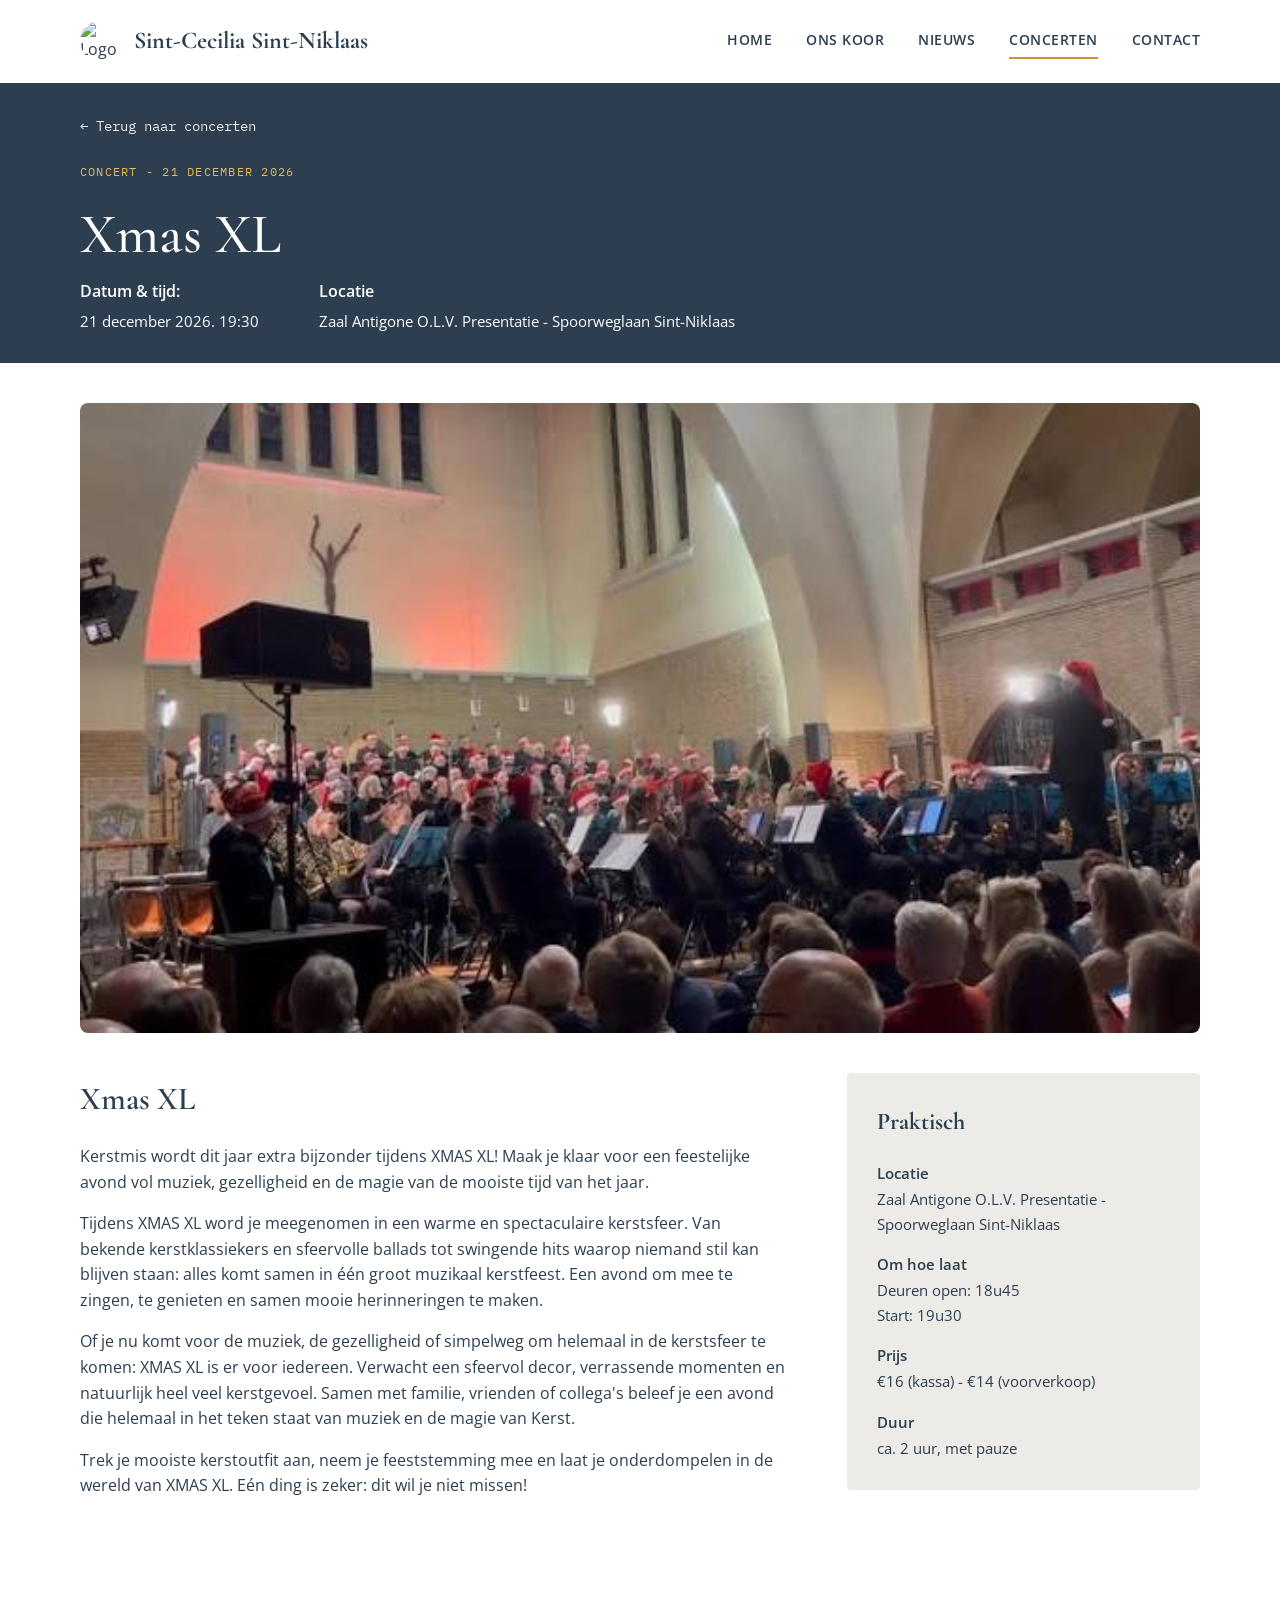
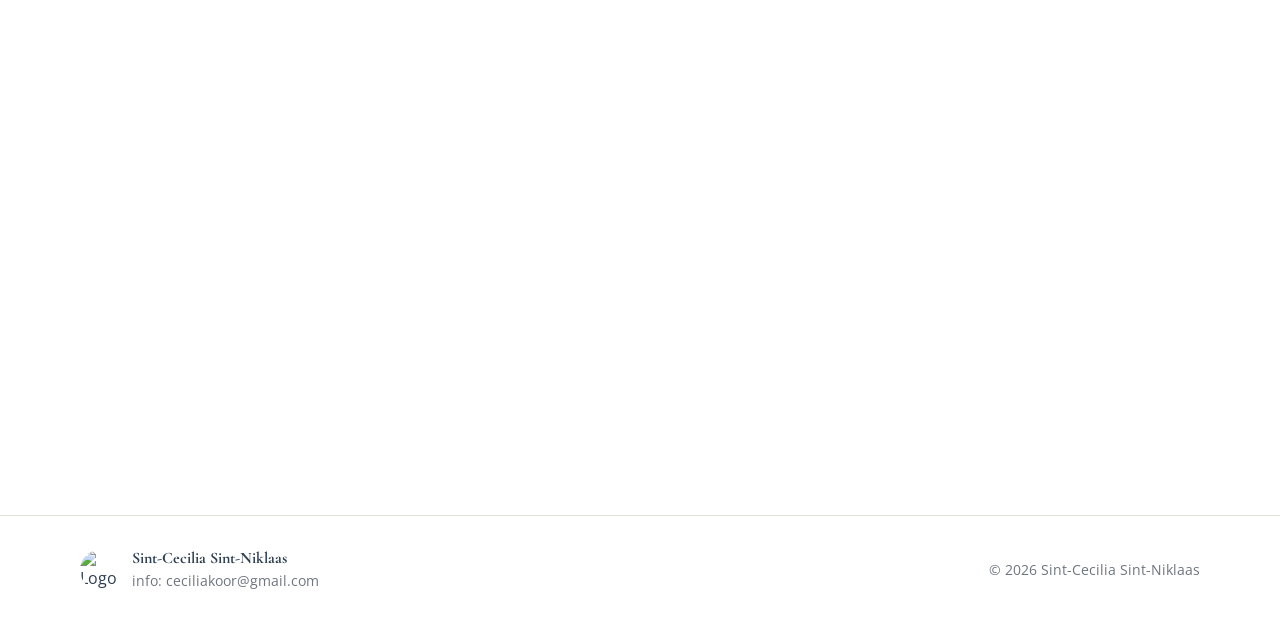
==== concerten-detail.html @ c10dc12e "first version" ====
<!DOCTYPE html>
<html lang="nl">

<head>
  <meta charset="UTF-8">
  <meta name="viewport" content="width=device-width, initial-scale=1.0">
  <title>Sint-Cecilia Sint-Niklaas</title>
  <meta name="description"
    content="Sint-Cecilia Sint-Niklaas — gemengd koor sinds 1940. Samen om met passie en plezier te zingen.">
  <link rel="preconnect" href="https://fonts.googleapis.com">
  <link
    href="https://fonts.googleapis.com/css2?family=Cormorant+Garamond:ital,wght@0,500;0,600;0,700;1,500&family=Open+Sans:wght@400;600&family=IBM+Plex+Mono:wght@400;500&display=swap"
    rel="stylesheet">
  <link rel="stylesheet" href="styles.css">
</head>

<body>

  <header class="site-header">
    <div class="wrap">
      <a class="brand" href="index.html">
        <img src="https://placehold.co/50x50/c29957/fff?text=Logo" alt="Logo" class="brand-logo">
        <span class="brand-name">Sint-Cecilia Sint-Niklaas</span>
      </a>
      <nav class="main-nav" aria-label="Hoofdmenu">
        <a href="index.html">Home</a>
        <a href="ons-koor.html">Ons koor</a>
        <a href="nieuws.html">Nieuws</a>
        <a href="concerten.html" aria-current="page">Concerten</a>
        <a href="contact.html">Contact</a>
      </nav>
    </div>
  </header>

  <div class="page-detail-banner">
    <div class="wrap">
      <a href="concerten.html" class="back-link">&larr; Terug naar concerten</a>
      <p class="eyebrow">CONCERT - 21 DECEMBER 2026</p>
      <h1>Xmas XL</h1>
      <div class="banner-meta">
        <div>
          <strong>Datum & tijd:</strong><br>
          21 december 2026. 19:30
        </div>
        <div>
          <strong>Locatie</strong><br>
          Zaal Antigone O.L.V. Presentatie - Spoorweglaan Sint-Niklaas
        </div>
      </div>
    </div>
  </div>

  <main class="wrap block">
    <img src="assets/xmas-xl.jpg" alt="Koor optreden Xmas XL" class="detail-hero-img">
    
    <div class="detail-grid">
      <div class="detail-content">
        <h2>Xmas XL</h2>
        <p>Kerstmis wordt dit jaar extra bijzonder tijdens XMAS XL! Maak je klaar voor een feestelijke avond vol muziek, gezelligheid en de magie van de mooiste tijd van het jaar.</p>
        <p>Tijdens XMAS XL word je meegenomen in een warme en spectaculaire kerstsfeer. Van bekende kerstklassiekers en sfeervolle ballads tot swingende hits waarop niemand stil kan blijven staan: alles komt samen in één groot muzikaal kerstfeest. Een avond om mee te zingen, te genieten en samen mooie herinneringen te maken.</p>
        <p>Of je nu komt voor de muziek, de gezelligheid of simpelweg om helemaal in de kerstsfeer te komen: XMAS XL is er voor iedereen. Verwacht een sfeervol decor, verrassende momenten en natuurlijk heel veel kerstgevoel. Samen met familie, vrienden of collega's beleef je een avond die helemaal in het teken staat van muziek en de magie van Kerst.</p>
        <p>Trek je mooiste kerstoutfit aan, neem je feeststemming mee en laat je onderdompelen in de wereld van XMAS XL. Eén ding is zeker: dit wil je niet missen!</p>
      </div>
      
      <aside>
        <div class="practical-box">
          <h3>Praktisch</h3>
          <div class="practical-item">
            <strong>Locatie</strong>
            Zaal Antigone O.L.V. Presentatie - Spoorweglaan Sint-Niklaas
          </div>
          <div class="practical-item">
            <strong>Om hoe laat</strong>
            Deuren open: 18u45<br>
            Start: 19u30
          </div>
          <div class="practical-item">
            <strong>Prijs</strong>
            &euro;16 (kassa) - &euro;14 (voorverkoop)
          </div>
          <div class="practical-item">
            <strong>Duur</strong>
            ca. 2 uur, met pauze
          </div>
        </div>
      </aside>
    </div>
  </main>

  <footer class="site-footer">
    <div class="wrap">
      <div class="footer-brand">
        <img src="https://placehold.co/50x50/c29957/fff?text=Logo" alt="Logo" class="brand-logo">
        <div class="footer-brand-text">
          <strong>Sint-Cecilia Sint-Niklaas</strong>
          <span>info: <a href="mailto:ceciliakoor@gmail.com">ceciliakoor@gmail.com</a></span>
        </div>
      </div>
      <div class="footer-copy">© 2026 Sint-Cecilia Sint-Niklaas</div>
    </div>
  </footer>

</body>
</html>
---- styles.css ----
:root {
  --navy: #2C3E50;
  --navy-deep: #223244;
  --gold: #C8952E;
  --paper: #FFFFFF;
  --mist: #EDEBE7;
  --mist-line: #E2DFDA;
  --muted: #6E7580;
  --ink: #2C3E50;
  --text-dark: #333;

  --font-display: 'Cormorant Garamond', serif;
  --font-body: 'Open Sans', sans-serif;
  --font-mono: 'IBM Plex Mono', monospace;
}

* {
  box-sizing: border-box;
}

html {
  scroll-behavior: smooth;
}

body {
  margin: 0;
  font-family: var(--font-body);
  color: var(--ink);
  background: var(--paper);
  -webkit-font-smoothing: antialiased;
  line-height: 1.6;
}

img {
  max-width: 100%;
  display: block;
}

a {
  color: inherit;
  text-decoration: none;
}

.wrap {
  max-width: 1200px;
  margin: 0 auto;
  padding: 0 40px;
}

/* ---------- Header ---------- */
.site-header {
  position: relative;
  z-index: 20;
  background: var(--paper);
  border-bottom: 1px solid transparent;
}

.site-header .wrap {
  display: flex;
  align-items: center;
  justify-content: space-between;
  height: 82px;
}

.brand {
  display: flex;
  align-items: center;
  gap: 14px;
}

.brand-logo {
  width: 40px;
  height: 40px;
  border-radius: 50%;
}

.brand-name {
  font-family: var(--font-display);
  font-weight: 800;
  font-size: 1.5rem;
  color: var(--navy);
  white-space: nowrap;
}

.main-nav {
  display: flex;
  gap: 34px;
}

.main-nav a {
  font-family: var(--font-body);
  font-size: 0.86rem;
  letter-spacing: 0.5px;
  text-transform: uppercase;
  color: var(--navy);
  font-weight: 600;
  padding: 6px 0;
  border-bottom: 2px solid transparent;
  transition: border-color 0.2s ease, color 0.2s ease;
}

.main-nav a:hover,
.main-nav a[aria-current="page"] {
  border-color: var(--gold);
}

/* ---------- Hero (home only) ---------- */
.hero {
  position: relative;
  height: 62vh;
  min-height: 420px;
  max-height: 640px;
  overflow: hidden;
}

.hero-intro {
  position: relative;
  width: 100%;
  height: 62vh;
  min-height: 420px;
  max-height: 640px;
  background-image: url("assets/groupsimage.jpeg");
  background-size: cover;
  background-position: center;
  display: flex;
  justify-content: center;
  align-items: flex-end;
}

.hero-box {
  background: #fff;
  padding: 40px 60px;
  text-align: center;
  box-shadow: 0 4px 15px rgba(0, 0, 0, 0.1);
  transform: translateY(50%);
  width: 80%;
  max-width: 600px;
}

.hero-box h1 {
  font-family: var(--font-display);
  font-weight: 600;
  font-size: 2.6rem;
  margin: 0 0 12px;
  color: var(--navy);
}

.hero-box p {
  font-size: 1.1rem;
  color: var(--muted);
  margin: 0 0 28px;
}

.btn-row {
  display: flex;
  gap: 16px;
  justify-content: center;
  flex-wrap: wrap;
}

/* ---------- Buttons ---------- */
.btn {
  display: inline-block;
  font-family: var(--font-mono);
  font-size: 14px;
  text-transform: uppercase;
  padding: 10px 20px;
  background: var(--navy);
  color: #fff;
  border-radius: 3px;
  border: 1px solid var(--navy-deep);
  transition: background 0.2s ease, color 0.2s ease, border-color .2s ease;
}

.btn:hover {
  background: var(--navy-deep);
}

.btn-ghost {
  background: transparent;
  color: var(--navy);
}

.btn-ghost:hover {
  background: var(--navy);
  color: #fff;
}

.link-arrow {
  font-family: var(--font-display);
  font-size: 14px;
  font-weight: bold;
  color: var(--text-dark);
  text-transform: uppercase;
}

/* ---------- Section eyebrow / heading system ---------- */
.eyebrow {
  font-family: var(--font-mono);
  font-size: 0.78rem;
  letter-spacing: 0.1em;
  text-transform: uppercase;
  color: var(--gold);
  margin: 0 0 10px;
}

section.block {
  padding: 76px 0;
}

section.block.tight {
  padding: 56px 0;
}

section.block.on-mist {
  background: var(--mist);
}

h2.section-title {
  font-family: var(--font-display);
  font-weight: 600;
  font-size: 2rem;
  color: var(--navy);
  margin: 0 0 36px;
}

/* ---------- Page banner (subpages) ---------- */
.page-banner {
  background: var(--navy);
  color: #fff;
  text-align: center;
  padding: 54px 40px 60px;
}

.page-banner .eyebrow {
  color: #E3B95E;
}

.page-banner h1 {
  font-family: var(--font-display);
  font-weight: 500;
  font-style: italic;
  font-size: 2.5rem;
  margin: 0;
  color: #fff;
}

/* ---------- News cards ---------- */
.news-grid {
  display: grid;
  grid-template-columns: repeat(3, 1fr);
  gap: 32px;
}

.news-card {
  display: flex;
  flex-direction: column;
}

.card-photo {
  aspect-ratio: 4/3;
  position: relative;
  overflow: hidden;
  margin-bottom: 18px;
}

.news-card h3 {
  font-family: var(--font-display);
  font-weight: 600;
  font-size: 1.25rem;
  margin: 0 0 8px;
  color: var(--navy);
}

.news-card p {
  color: var(--muted);
  font-size: 0.95rem;
  margin: 0 0 16px;
  flex-grow: 1;
}

/* ---------- Calendar / concert list ---------- */
.concert-list {
  border-top: 1px solid var(--mist-line);
}

.concert-row {
  display: grid;
  grid-template-columns: 130px 1fr 160px;
  gap: 24px;
  align-items: start;
  padding: 26px 0;
  border-bottom: 1px solid var(--mist-line);
}

.concert-date {
  font-family: var(--font-mono);
  font-size: 0.85rem;
  color: var(--muted);
  padding-top: 4px;
}

.concert-info h3 {
  font-family: var(--font-display);
  font-size: 1.2rem;
  font-weight: 600;
  margin: 0 0 6px;
  color: var(--navy);
}

.concert-venue {
  font-size: 0.92rem;
  color: var(--muted);
  margin: 0 0 8px;
}

.concert-desc {
  font-size: 0.92rem;
  color: var(--muted);
  margin: 0;
  max-width: 60ch;
}

.concert-action {
  text-align: right;
  padding-top: 6px;
}

/* ---------- Footer ---------- */
.site-footer {
  border-top: 1px solid var(--mist-line);
  padding: 32px 0;
}

.site-footer .wrap {
  display: flex;
  align-items: center;
  justify-content: space-between;
  flex-wrap: wrap;
  gap: 16px;
}

.footer-brand {
  display: flex;
  align-items: center;
  gap: 12px;
}

.footer-brand svg {
  width: 30px;
  height: 30px;
}

.footer-brand-text {
  line-height: 1.35;
}

.footer-brand-text strong {
  display: block;
  font-family: var(--font-display);
  font-size: 1rem;
  color: var(--navy);
}

.footer-brand-text span {
  font-size: 0.85rem;
  color: var(--muted);
}

.footer-copy {
  font-size: 0.85rem;
  color: var(--muted);
}

.footer-links a {
  font-size: 0.85rem;
  color: var(--muted);
  text-decoration: underline;
}

.footer-links a:hover {
  color: var(--gold);
}

/* ---------- Simple page (contact, ons koor) ---------- */
.two-col {
  display: grid;
  grid-template-columns: 1fr 1fr;
  gap: 60px;
  align-items: start;
}

.info-block {
  margin-bottom: 28px;
}

.info-block h3 {
  font-family: var(--font-body);
  font-weight: 600;
  font-size: 0.95rem;
  color: var(--navy);
  margin: 0 0 6px;
}

.info-block a,
.info-block p {
  margin: 0;
  color: var(--muted);
}

.info-block a {
  text-decoration: underline;
}

.info-block a:hover {
  color: var(--gold);
}

.about-eyebrow {
  font-family: var(--font-body);
  font-style: italic;
  color: var(--muted);
  font-size: 1rem;
  margin: 0 0 6px;
}

.about-title {
  font-family: var(--font-display);
  font-size: 2.1rem;
  font-weight: 600;
  color: var(--navy);
  margin: 0 0 18px;
}

.about-tagline {
  font-size: 1.15rem;
  color: var(--muted);
  margin: 0 0 26px;
}

.about-body p {
  margin: 0 0 20px;
  max-width: 74ch;
}

.about-photo-small {
  margin-top: 40px;
  display: flex;
  align-items: center;
  justify-content: center;
  border-radius: 8px;
}
.about-photo-big {
  margin-top: 40px;
}
.about-photo-big .card-photo {
  aspect-ratio: 21/9;
}

/* ---------- Detail Page ---------- */
.page-detail-banner {
  background: var(--navy);
  color: var(--paper);
  padding: 30px 0 30px;
}

.back-link {
  font-family: var(--font-mono);
  font-size: 0.85rem;
  color: var(--mist);
  text-decoration: none;
  display: inline-block;
  margin-bottom: 24px;
  transition: color 0.2s ease;
}

.back-link:hover {
  color: var(--gold);
}

.page-detail-banner .eyebrow {
  color: #E3B95E;
  margin-bottom: 8px;
  display: block;
}

.page-detail-banner h1 {
  font-family: var(--font-display);
  font-weight: 500;
  font-size: 3.5rem;
  color: var(--paper);
  margin: 0px;
}

.banner-meta {
  display: flex;
  gap: 60px;
  margin-top: 0px;
  font-size: 0.95rem;
}

.banner-meta strong {
  font-family: var(--font-body);
  font-size: 1rem;
  font-weight: 600;
  display: inline-block;
  margin-bottom: 4px;
}

.detail-hero-img {
  width: 100%;
  height: auto;
  margin-top: 40px;
  margin-bottom: 40px;
  border-radius: 8px; 
}

.detail-grid {
  display: grid;
  grid-template-columns: 2fr 1fr;
  gap: 60px;
  align-items: start;
  margin-bottom: 300px;
}

.single-col {
  max-width: 800px;
}

.detail-content {
    margin-bottom: 300px;
}
.detail-content h2 {
  font-family: var(--font-display);
  font-weight: 600;
  font-size: 2rem;
  color: var(--navy);
  margin: 0 0 20px;
}

.practical-box {
  background: var(--mist);
  padding: 30px;
  border-radius: 4px;
}

.practical-box h3 {
  font-family: var(--font-display);
  font-size: 1.5rem;
  color: var(--navy);
  margin: 0 0 20px;
}

.practical-item {
  margin-bottom: 16px;
  font-size: 0.95rem;
}

.practical-item:last-child {
  margin-bottom: 0;
}

.practical-item strong {
  display: block;
  color: var(--navy);
  font-family: var(--font-body);
  font-weight: 600;
  margin-bottom: 2px;
}

/* ---------- Responsive ---------- */
@media (max-width: 900px) {
  .wrap {
    padding: 0 24px;
  }

  .site-header .wrap {
    flex-direction: column;
    align-items: flex-start;
    height: auto;
    padding-top: 18px;
    padding-bottom: 14px;
    gap: 14px;
  }

  .main-nav {
    gap: 20px;
    flex-wrap: wrap;
  }

  .news-grid {
    grid-template-columns: 1fr;
  }

  .media-grid {
    grid-template-columns: 1fr;
  }

  .two-col {
    grid-template-columns: 1fr;
    gap: 36px;
  }

  .concert-row {
    grid-template-columns: 1fr;
    gap: 8px;
  }

  .concert-action {
    text-align: left;
  }

  .hero-intro h1 {
    font-size: 2rem;
  }

  .site-footer .wrap {
    flex-direction: column;
    align-items: flex-start;
  }
}

@media (prefers-reduced-motion: reduce) {
  html {
    scroll-behavior: auto;
  }

  * {
    transition: none !important;
  }
}

a:focus-visible,
button:focus-visible {
  outline: 2px solid var(--gold);
  outline-offset: 2px;
}
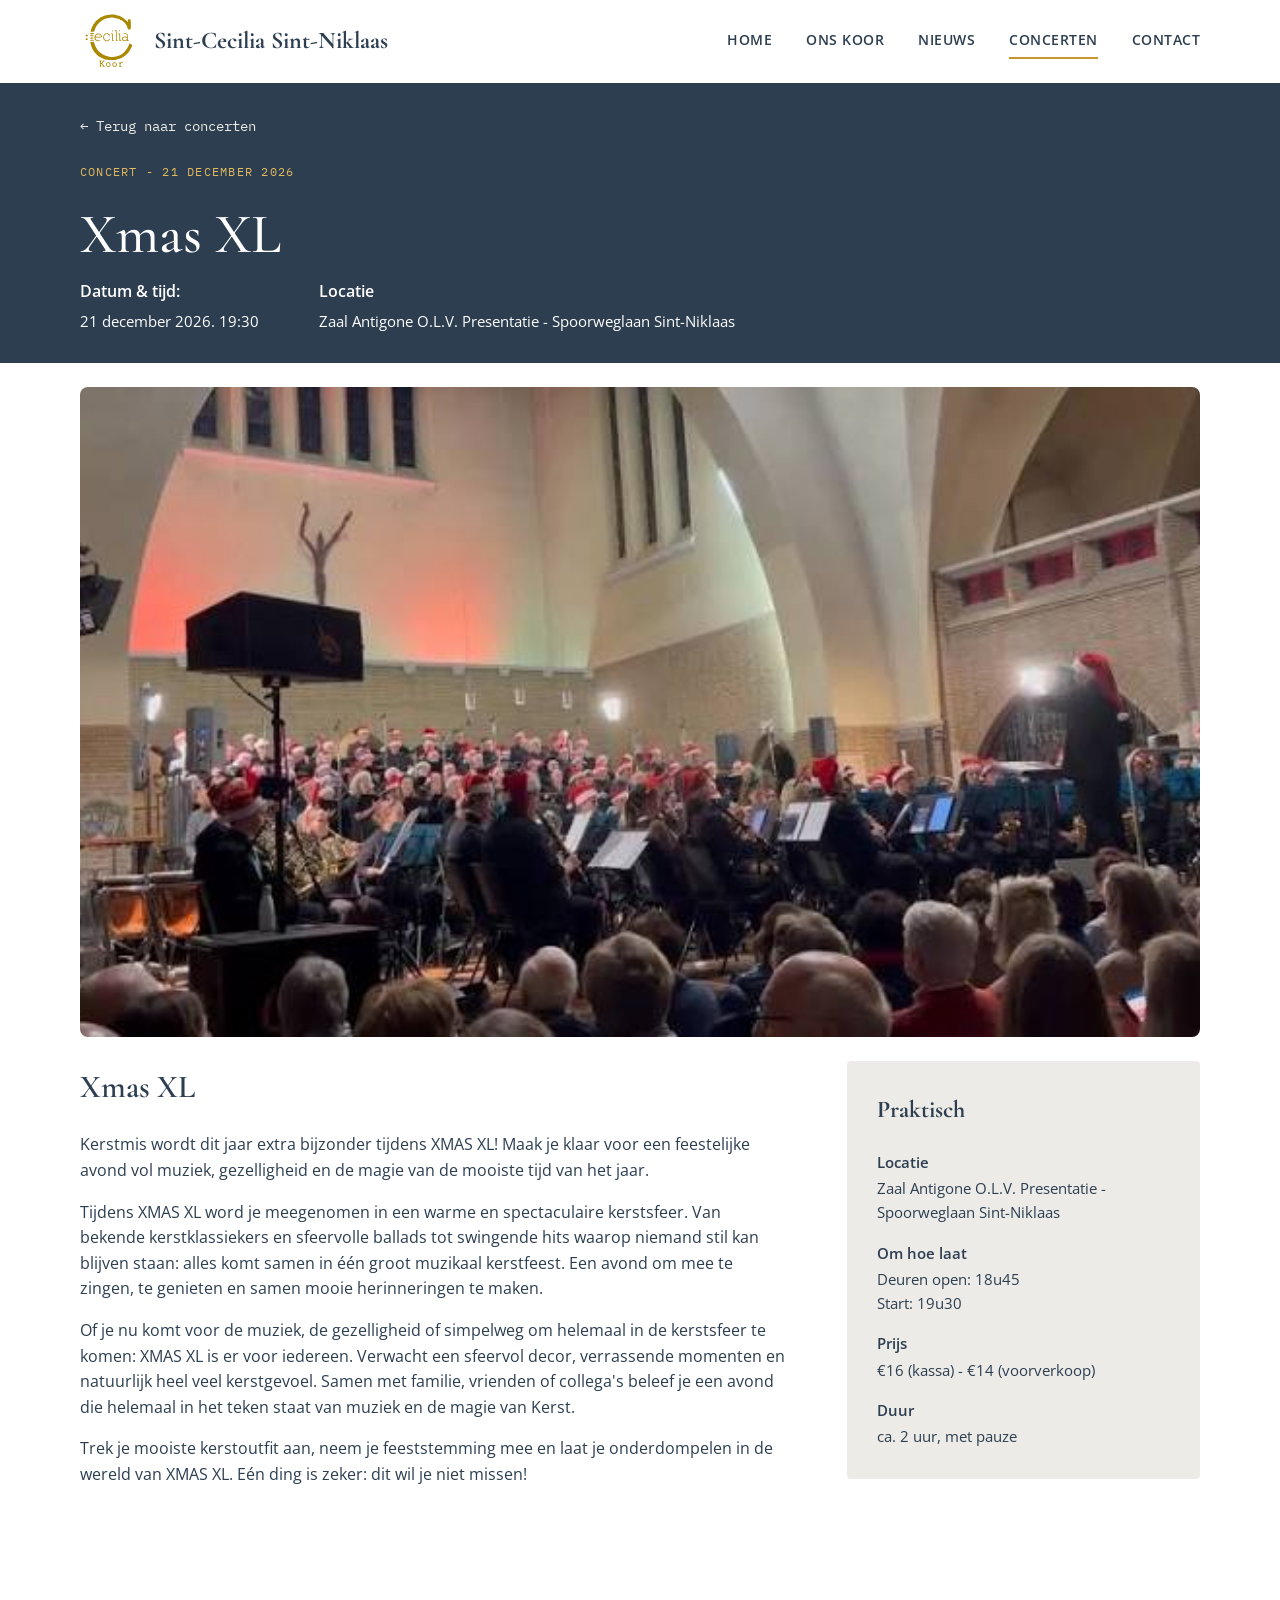
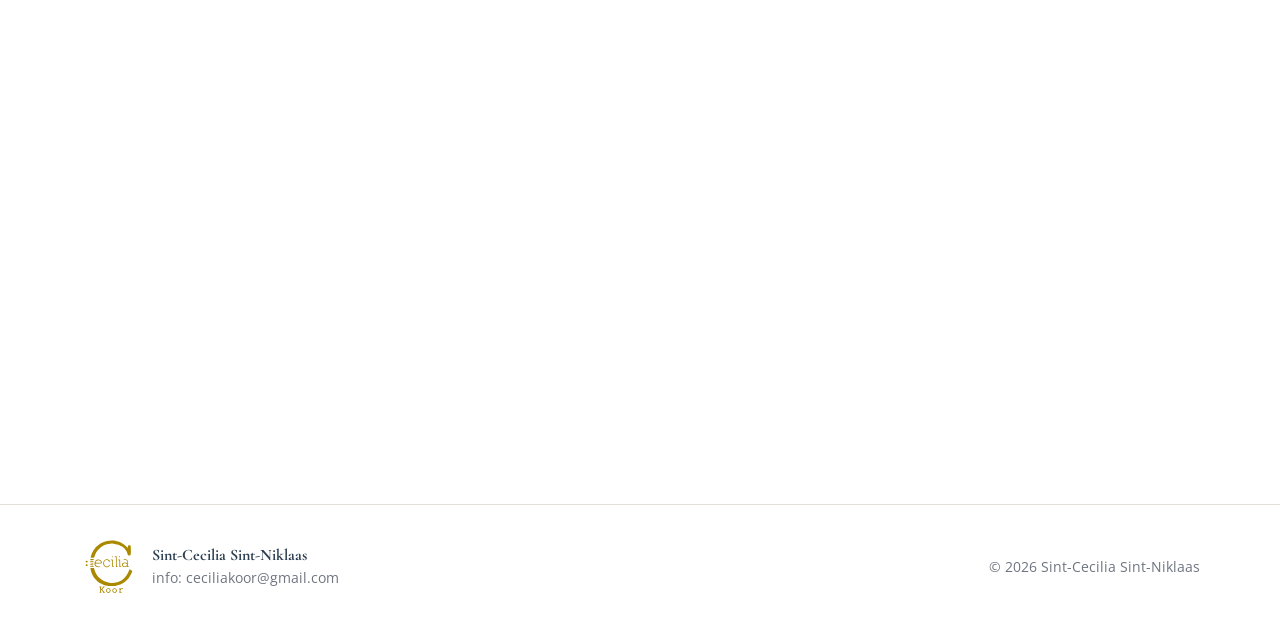
==== commit fe103f0e: "first_version" ====
--- a/concerten-detail.html
+++ b/concerten-detail.html
@@ -6,7 +6,7 @@
   <meta name="viewport" content="width=device-width, initial-scale=1.0">
   <title>Sint-Cecilia Sint-Niklaas</title>
   <meta name="description"
-    content="Sint-Cecilia Sint-Niklaas — gemengd koor sinds 1940. Samen om met passie en plezier te zingen.">
+    content="Sint-Cecilia Sint-Niklaas — gemengd koor. Samen om met passie en plezier te zingen.">
   <link rel="preconnect" href="https://fonts.googleapis.com">
   <link
     href="https://fonts.googleapis.com/css2?family=Cormorant+Garamond:ital,wght@0,500;0,600;0,700;1,500&family=Open+Sans:wght@400;600&family=IBM+Plex+Mono:wght@400;500&display=swap"
@@ -19,7 +19,7 @@
   <header class="site-header">
     <div class="wrap">
       <a class="brand" href="index.html">
-        <img src="https://placehold.co/50x50/c29957/fff?text=Logo" alt="Logo" class="brand-logo">
+        <img src="assets/logo Ceciliakoor.svg" alt="Logo" class="brand-logo">
         <span class="brand-name">Sint-Cecilia Sint-Niklaas</span>
       </a>
       <nav class="main-nav" aria-label="Hoofdmenu">
@@ -90,7 +90,7 @@
   <footer class="site-footer">
     <div class="wrap">
       <div class="footer-brand">
-        <img src="https://placehold.co/50x50/c29957/fff?text=Logo" alt="Logo" class="brand-logo">
+        <img src="assets/logo Ceciliakoor.svg" alt="Logo" class="brand-logo">
         <div class="footer-brand-text">
           <strong>Sint-Cecilia Sint-Niklaas</strong>
           <span>info: <a href="mailto:ceciliakoor@gmail.com">ceciliakoor@gmail.com</a></span>
--- a/styles.css
+++ b/styles.css
@@ -69,8 +69,8 @@
 }
 
 .brand-logo {
-  width: 40px;
-  height: 40px;
+  width: 60px;
+  height: 60px;
   border-radius: 50%;
 }
 
@@ -264,6 +264,13 @@
   margin-bottom: 18px;
 }
 
+.card-photo img {
+  width: 100%;
+  height: 100%;
+  object-fit: cover;
+  display: block;
+}
+
 .news-card h3 {
   font-family: var(--font-display);
   font-weight: 600;
@@ -450,6 +457,13 @@
   justify-content: center;
   border-radius: 8px;
 }
+
+.about-photo-small img {
+  width: 100%;
+  height: 100%;
+  object-fit: cover;
+}
+
 .about-photo-big {
   margin-top: 40px;
 }
@@ -509,9 +523,10 @@
 
 .detail-hero-img {
   width: 100%;
-  height: auto;
-  margin-top: 40px;
-  margin-bottom: 40px;
+  height: 650px;
+  object-fit: cover;
+  margin-top: 24px;
+  margin-bottom: 24px;
   border-radius: 8px; 
 }
 
@@ -530,6 +545,12 @@
 .detail-content {
     margin-bottom: 300px;
 }
+
+.detail-content a{
+  color: #172b3f;
+  text-decoration: underline;
+}
+
 .detail-content h2 {
   font-family: var(--font-display);
   font-weight: 600;
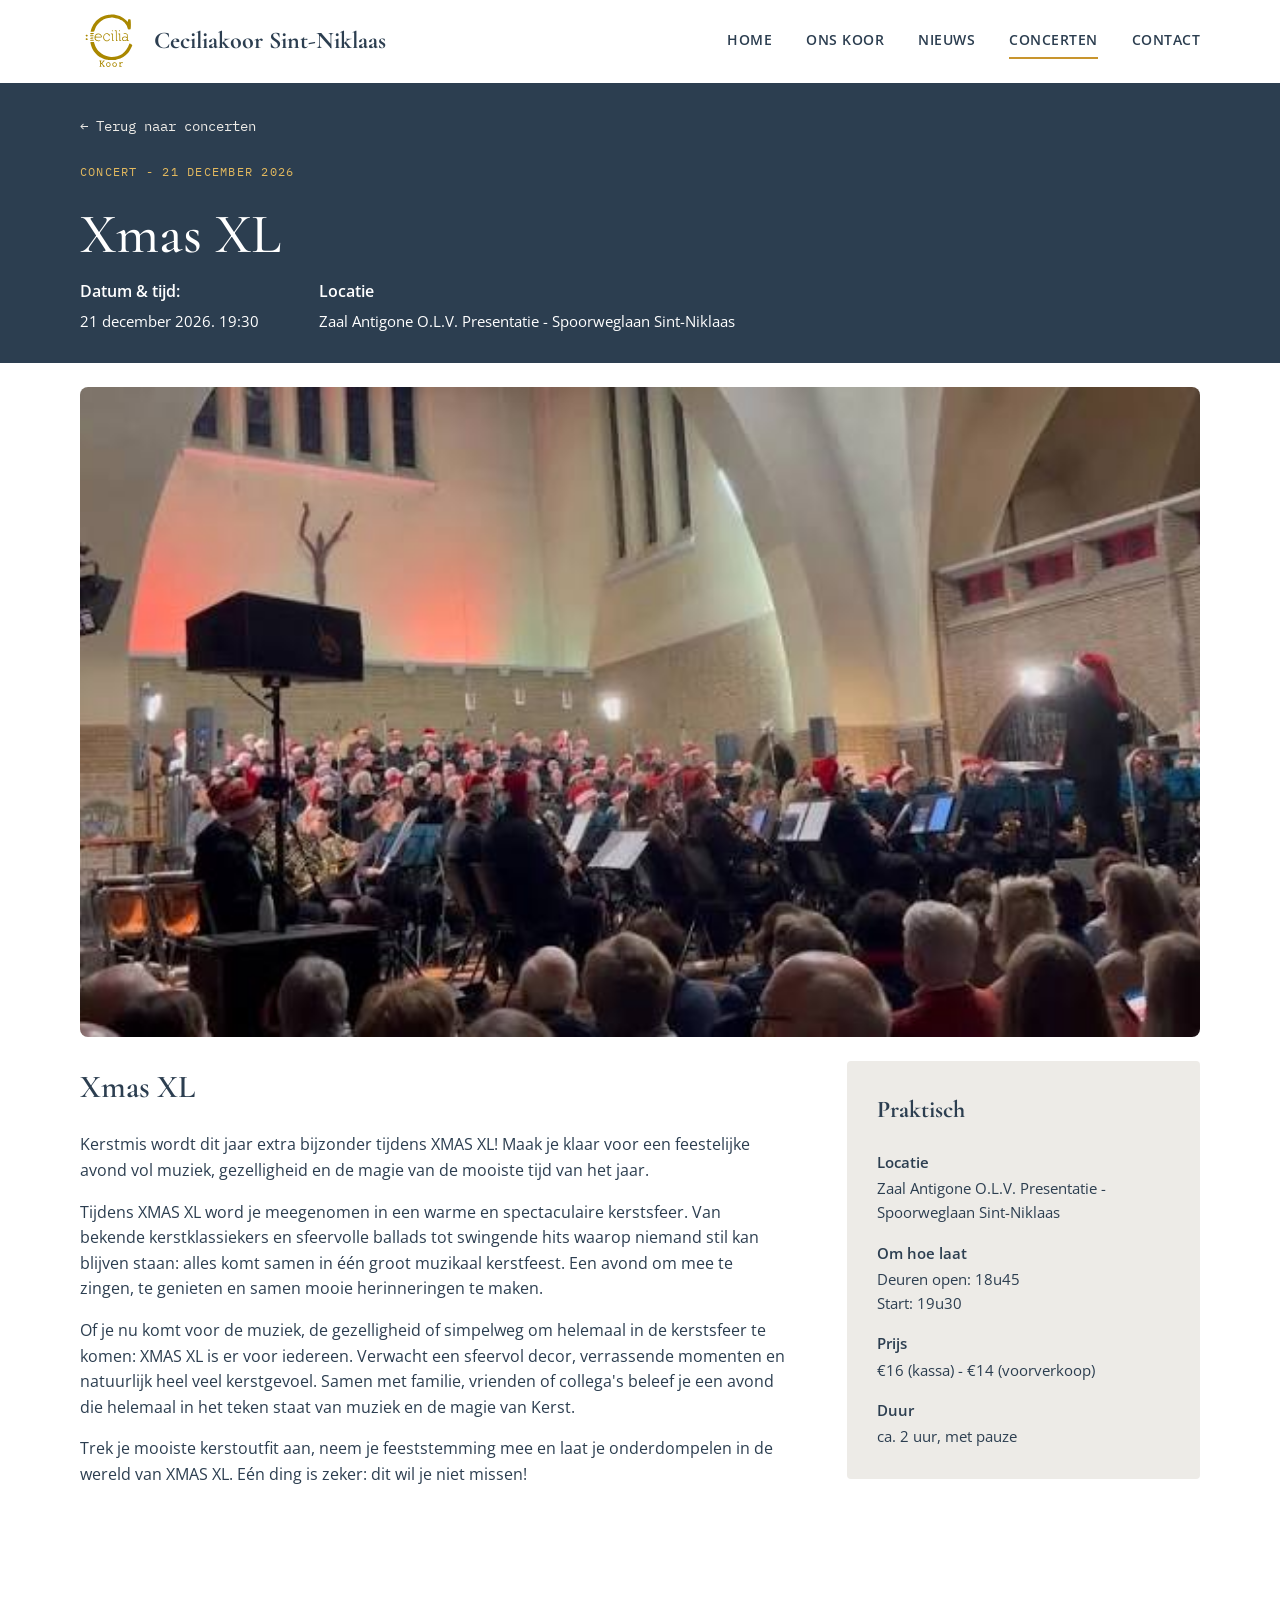
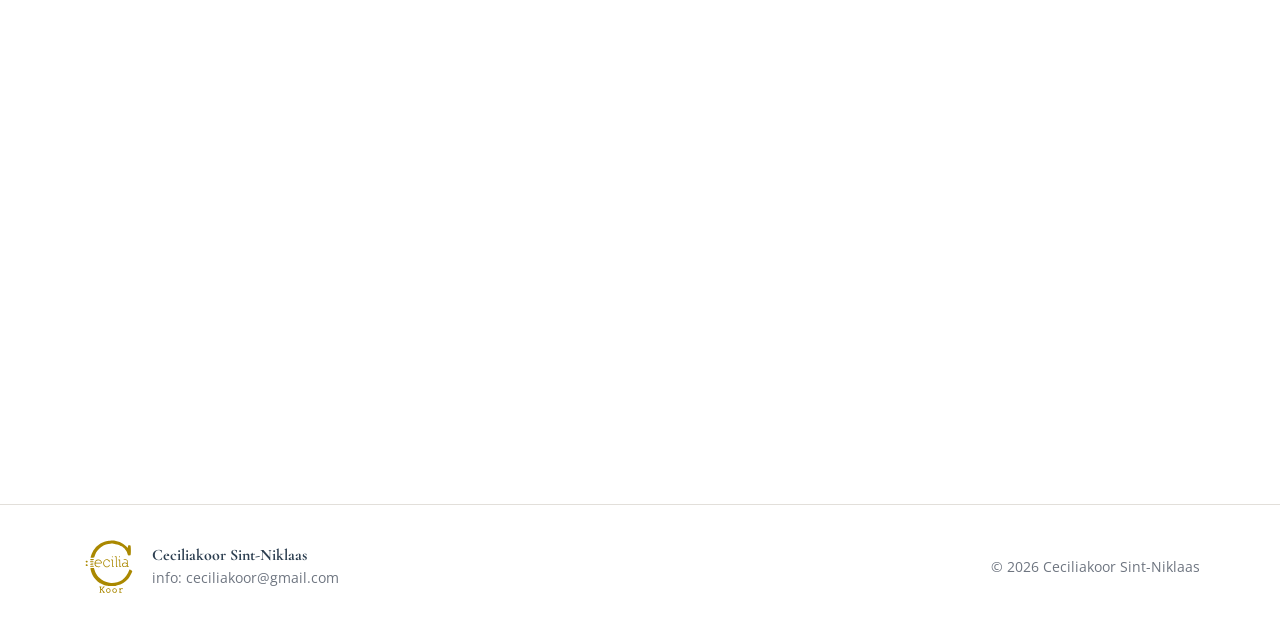
==== commit 92e9b4c4: "Update site branding from Sint-Cecilia to Ceciliakoor across multiple pages" ====
--- a/concerten-detail.html
+++ b/concerten-detail.html
@@ -4,9 +4,9 @@
 <head>
   <meta charset="UTF-8">
   <meta name="viewport" content="width=device-width, initial-scale=1.0">
-  <title>Sint-Cecilia Sint-Niklaas</title>
+  <title>Ceciliakoor Sint-Niklaas</title>
   <meta name="description"
-    content="Sint-Cecilia Sint-Niklaas — gemengd koor. Samen om met passie en plezier te zingen.">
+    content="Ceciliakoor Sint-Niklaas — gemengd koor. Samen om met passie en plezier te zingen.">
   <link rel="preconnect" href="https://fonts.googleapis.com">
   <link
     href="https://fonts.googleapis.com/css2?family=Cormorant+Garamond:ital,wght@0,500;0,600;0,700;1,500&family=Open+Sans:wght@400;600&family=IBM+Plex+Mono:wght@400;500&display=swap"
@@ -20,7 +20,7 @@
     <div class="wrap">
       <a class="brand" href="index.html">
         <img src="assets/logo Ceciliakoor.svg" alt="Logo" class="brand-logo">
-        <span class="brand-name">Sint-Cecilia Sint-Niklaas</span>
+        <span class="brand-name">Ceciliakoor Sint-Niklaas</span>
       </a>
       <nav class="main-nav" aria-label="Hoofdmenu">
         <a href="index.html">Home</a>
@@ -92,11 +92,11 @@
       <div class="footer-brand">
         <img src="assets/logo Ceciliakoor.svg" alt="Logo" class="brand-logo">
         <div class="footer-brand-text">
-          <strong>Sint-Cecilia Sint-Niklaas</strong>
+          <strong>Ceciliakoor Sint-Niklaas</strong>
           <span>info: <a href="mailto:ceciliakoor@gmail.com">ceciliakoor@gmail.com</a></span>
         </div>
       </div>
-      <div class="footer-copy">© 2026 Sint-Cecilia Sint-Niklaas</div>
+      <div class="footer-copy">© 2026 Ceciliakoor Sint-Niklaas</div>
     </div>
   </footer>
 
--- a/styles.css
+++ b/styles.css
@@ -149,6 +149,10 @@
   font-size: 1.1rem;
   color: var(--muted);
   margin: 0 0 28px;
+}
+
+.hero-offset {
+  margin-top: 90px;
 }
 
 .btn-row {
@@ -467,6 +471,7 @@
 .about-photo-big {
   margin-top: 40px;
 }
+
 .about-photo-big .card-photo {
   aspect-ratio: 21/9;
 }
@@ -527,7 +532,7 @@
   object-fit: cover;
   margin-top: 24px;
   margin-bottom: 24px;
-  border-radius: 8px; 
+  border-radius: 8px;
 }
 
 .detail-grid {
@@ -543,10 +548,10 @@
 }
 
 .detail-content {
-    margin-bottom: 300px;
-}
-
-.detail-content a{
+  margin-bottom: 300px;
+}
+
+.detail-content a {
   color: #172b3f;
   text-decoration: underline;
 }
@@ -609,12 +614,35 @@
     flex-wrap: wrap;
   }
 
+  .hero,
+
+  .hero-intro {
+    height: 25vh;
+    min-height: 300px;
+    max-height: 460px;
+  }
+  
+  .hero-offset {
+    margin-top: 150px;
+  }
+
   .news-grid {
     grid-template-columns: 1fr;
   }
 
   .media-grid {
     grid-template-columns: 1fr;
+  }
+
+  .detail-grid {
+    grid-template-columns: 1fr;
+    margin-bottom: 100px;
+  }
+
+  .detail-content {
+    padding-bottom: 100px;
+    margin-bottom: 0px;
+    padding-bottom: 0px
   }
 
   .two-col {
